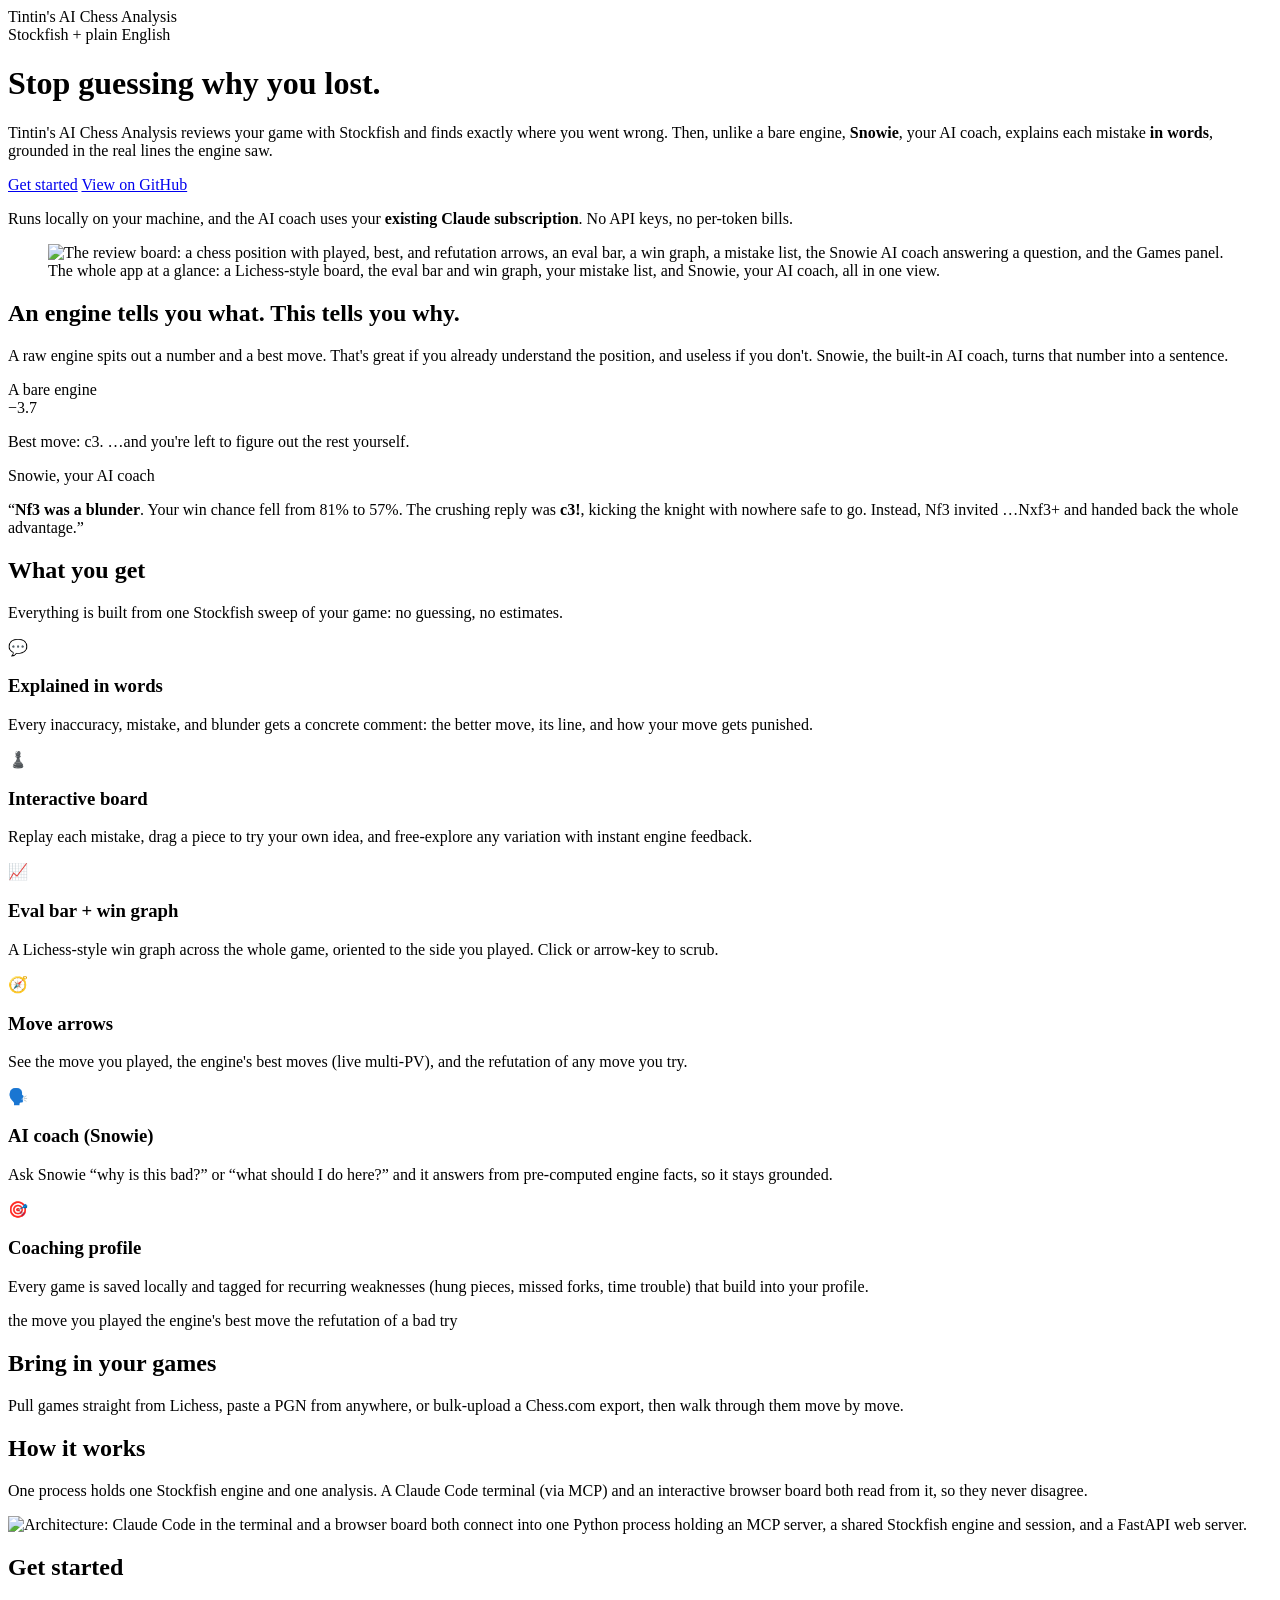
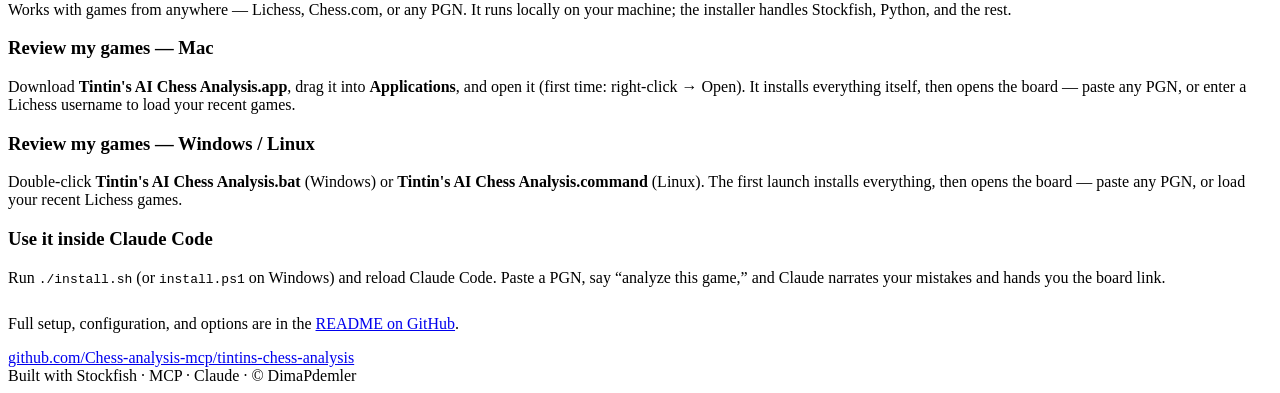
==== docs/index.html @ bf0e7a86 "Simplify first-time setup, unify app name, add prebuilt .app release flow Setup was three overlappin" ====
<!DOCTYPE html>
<html lang="en">
<head>
  <meta charset="UTF-8" />
  <meta name="viewport" content="width=device-width, initial-scale=1.0" />
  <title>Tintin's AI Chess Analysis: your mistakes, explained in words</title>
  <meta name="description" content="Analyze a chess game with Stockfish, find where you went wrong, and, unlike a bare engine, get every mistake explained in plain words by Snowie, your AI coach, grounded in real engine lines." />
  <!-- Favicon reuses the app's icon (one level up from docs/). -->
  <link rel="icon" type="image/png" href="../frontend/favicon-32.png" />
  <link rel="icon" type="image/svg+xml" href="../frontend/favicon.svg" />
  <!-- Social share preview uses the hero screenshot. -->
  <meta property="og:title" content="Tintin's AI Chess Analysis: your mistakes, explained in words" />
  <meta property="og:description" content="Stockfish finds where you went wrong; this tool tells you why, in plain English." />
  <meta property="og:image" content="screenshots/chess_new_pipeline.png" />
  <link rel="stylesheet" href="style.css" />
</head>
<body>

  <!-- ===================== HERO ===================== -->
  <header class="hero">
    <div class="wrap">
      <div class="brand">Tintin's AI Chess Analysis</div>
      <span class="eyebrow">Stockfish + plain English</span>
      <h1>Stop guessing <span class="accent">why</span> you lost.</h1>
      <p class="tagline">
        Tintin's AI Chess Analysis reviews your game with Stockfish and finds exactly where you went
        wrong. Then, unlike a bare engine, <strong>Snowie</strong>, your AI coach, explains each
        mistake <strong>in words</strong>, grounded in the real lines the engine saw.
      </p>
      <div class="buttons">
        <a class="btn primary" href="#start">Get started</a>
        <a class="btn secondary" href="https://github.com/Chess-analysis-mcp/tintins-chess-analysis">View on GitHub</a>
      </div>

      <p class="local-note">
        Runs locally on your machine, and the AI coach uses your <strong>existing Claude
        subscription</strong>. No API keys, no per-token bills.
      </p>

      <!-- HERO SCREENSHOT: docs/screenshots/chess_new_pipeline.png
           A single shot of the whole app: the board with a mistake selected (gray "played" arrow +
           green best-move arrows + red refutation arrow), the eval bar, the win graph underneath,
           the mistake list, the Snowie AI-coach chat, and the Games panel. -->
      <figure>
        <img class="shot" src="screenshots/chess_new_pipeline.png"
             alt="The review board: a chess position with played, best, and refutation arrows, an eval bar, a win graph, a mistake list, the Snowie AI coach answering a question, and the Games panel." />
        <figcaption>The whole app at a glance: a Lichess-style board, the eval bar and win graph, your mistake list, and Snowie, your AI coach, all in one view.</figcaption>
      </figure>
    </div>
  </header>

  <!-- ===================== THE IDEA ===================== -->
  <section id="idea">
    <div class="wrap">
      <h2>An engine tells you what. This tells you why.</h2>
      <p class="lead">
        A raw engine spits out a number and a best move. That's great if you already understand the
        position, and useless if you don't. Snowie, the built-in AI coach, turns that number into a sentence.
      </p>
      <div class="contrast">
        <div class="card before">
          <div class="label">A bare engine</div>
          <div class="eval">−3.7</div>
          <p>Best move: c3. …and you're left to figure out the rest yourself.</p>
        </div>
        <div class="card after">
          <div class="label">Snowie, your AI coach</div>
          <p class="quote">
            “<b>Nf3 was a blunder</b>. Your win chance fell from 81% to 57%. The crushing reply was
            <b>c3!</b>, kicking the knight with nowhere safe to go. Instead, Nf3 invited …Nxf3+ and
            handed back the whole advantage.”
          </p>
        </div>
      </div>
    </div>
  </section>

  <!-- ===================== WHAT IT DOES ===================== -->
  <section id="features">
    <div class="wrap">
      <h2>What you get</h2>
      <p class="lead">Everything is built from one Stockfish sweep of your game: no guessing, no estimates.</p>
      <div class="features">
        <div class="feature">
          <span class="icon">💬</span>
          <h3>Explained in words</h3>
          <p>Every inaccuracy, mistake, and blunder gets a concrete comment: the better move, its line, and how your move gets punished.</p>
        </div>
        <div class="feature">
          <span class="icon">♟️</span>
          <h3>Interactive board</h3>
          <p>Replay each mistake, drag a piece to try your own idea, and free-explore any variation with instant engine feedback.</p>
        </div>
        <div class="feature">
          <span class="icon">📈</span>
          <h3>Eval bar + win graph</h3>
          <p>A Lichess-style win graph across the whole game, oriented to the side you played. Click or arrow-key to scrub.</p>
        </div>
        <div class="feature">
          <span class="icon">🧭</span>
          <h3>Move arrows</h3>
          <p>See the move you played, the engine's best moves (live multi-PV), and the refutation of any move you try.</p>
        </div>
        <div class="feature">
          <span class="icon">🗣️</span>
          <h3>AI coach (Snowie)</h3>
          <p>Ask Snowie “why is this bad?” or “what should I do here?” and it answers from pre-computed engine facts, so it stays grounded.</p>
        </div>
        <div class="feature">
          <span class="icon">🎯</span>
          <h3>Coaching profile</h3>
          <p>Every game is saved locally and tagged for recurring weaknesses (hung pieces, missed forks, time trouble) that build into your profile.</p>
        </div>
      </div>

      <div class="legend">
        <span class="chip"><span class="dot played"></span> the move you played</span>
        <span class="chip"><span class="dot best"></span> the engine's best move</span>
        <span class="chip"><span class="dot refute"></span> the refutation of a bad try</span>
      </div>
    </div>
  </section>

  <!-- ===================== BRING IN YOUR GAMES ===================== -->
  <section id="screenshots">
    <div class="wrap">
      <h2>Bring in your games</h2>
      <p class="lead">Pull games straight from Lichess, paste a PGN from anywhere, or bulk-upload a
        Chess.com export, then walk through them move by move.</p>
    </div>
  </section>

  <!-- ===================== HOW IT WORKS ===================== -->
  <section id="how">
    <div class="wrap">
      <h2>How it works</h2>
      <p class="lead">
        One process holds one Stockfish engine and one analysis. A Claude Code terminal (via MCP) and
        an interactive browser board both read from it, so they never disagree.
      </p>
      <div class="arch">
        <img src="chess_mcp_architecture.svg"
             alt="Architecture: Claude Code in the terminal and a browser board both connect into one Python process holding an MCP server, a shared Stockfish engine and session, and a FastAPI web server." />
      </div>
    </div>
  </section>

  <!-- ===================== GET STARTED ===================== -->
  <section id="start">
    <div class="wrap">
      <h2>Get started</h2>
      <p class="lead">Works with games from anywhere — Lichess, Chess.com, or any PGN. It runs locally on your machine; the installer handles Stockfish, Python, and the rest.</p>
      <div class="start-steps">
        <div class="opt">
          <h3>Review my games — Mac</h3>
          <p>
            Download <strong>Tintin's AI Chess Analysis.app</strong>, drag it into
            <strong>Applications</strong>, and open it (first time: right-click → Open). It installs
            everything itself, then opens the board — paste any PGN, or enter a Lichess username to
            load your recent games.
          </p>
        </div>
        <div class="opt">
          <h3>Review my games — Windows / Linux</h3>
          <p>
            Double-click <strong>Tintin's AI Chess Analysis.bat</strong> (Windows) or
            <strong>Tintin's AI Chess Analysis.command</strong> (Linux). The first launch installs
            everything, then opens the board — paste any PGN, or load your recent Lichess games.
          </p>
        </div>
        <div class="opt">
          <h3>Use it inside Claude Code</h3>
          <p>
            Run <code>./install.sh</code> (or <code>install.ps1</code> on Windows) and reload Claude
            Code. Paste a PGN, say “analyze this game,” and Claude narrates your mistakes and hands
            you the board link.
          </p>
        </div>
      </div>
      <p class="lead" style="margin-top: 28px;">
        Full setup, configuration, and options are in the
        <a href="https://github.com/Chess-analysis-mcp/tintins-chess-analysis#readme">README on GitHub</a>.
      </p>
    </div>
  </section>

  <!-- ===================== FOOTER ===================== -->
  <footer>
    <div class="wrap">
      <a href="https://github.com/Chess-analysis-mcp/tintins-chess-analysis">github.com/Chess-analysis-mcp/tintins-chess-analysis</a>
      <div class="made">Built with Stockfish · MCP · Claude · © DimaPdemler</div>
    </div>
  </footer>

</body>
</html>
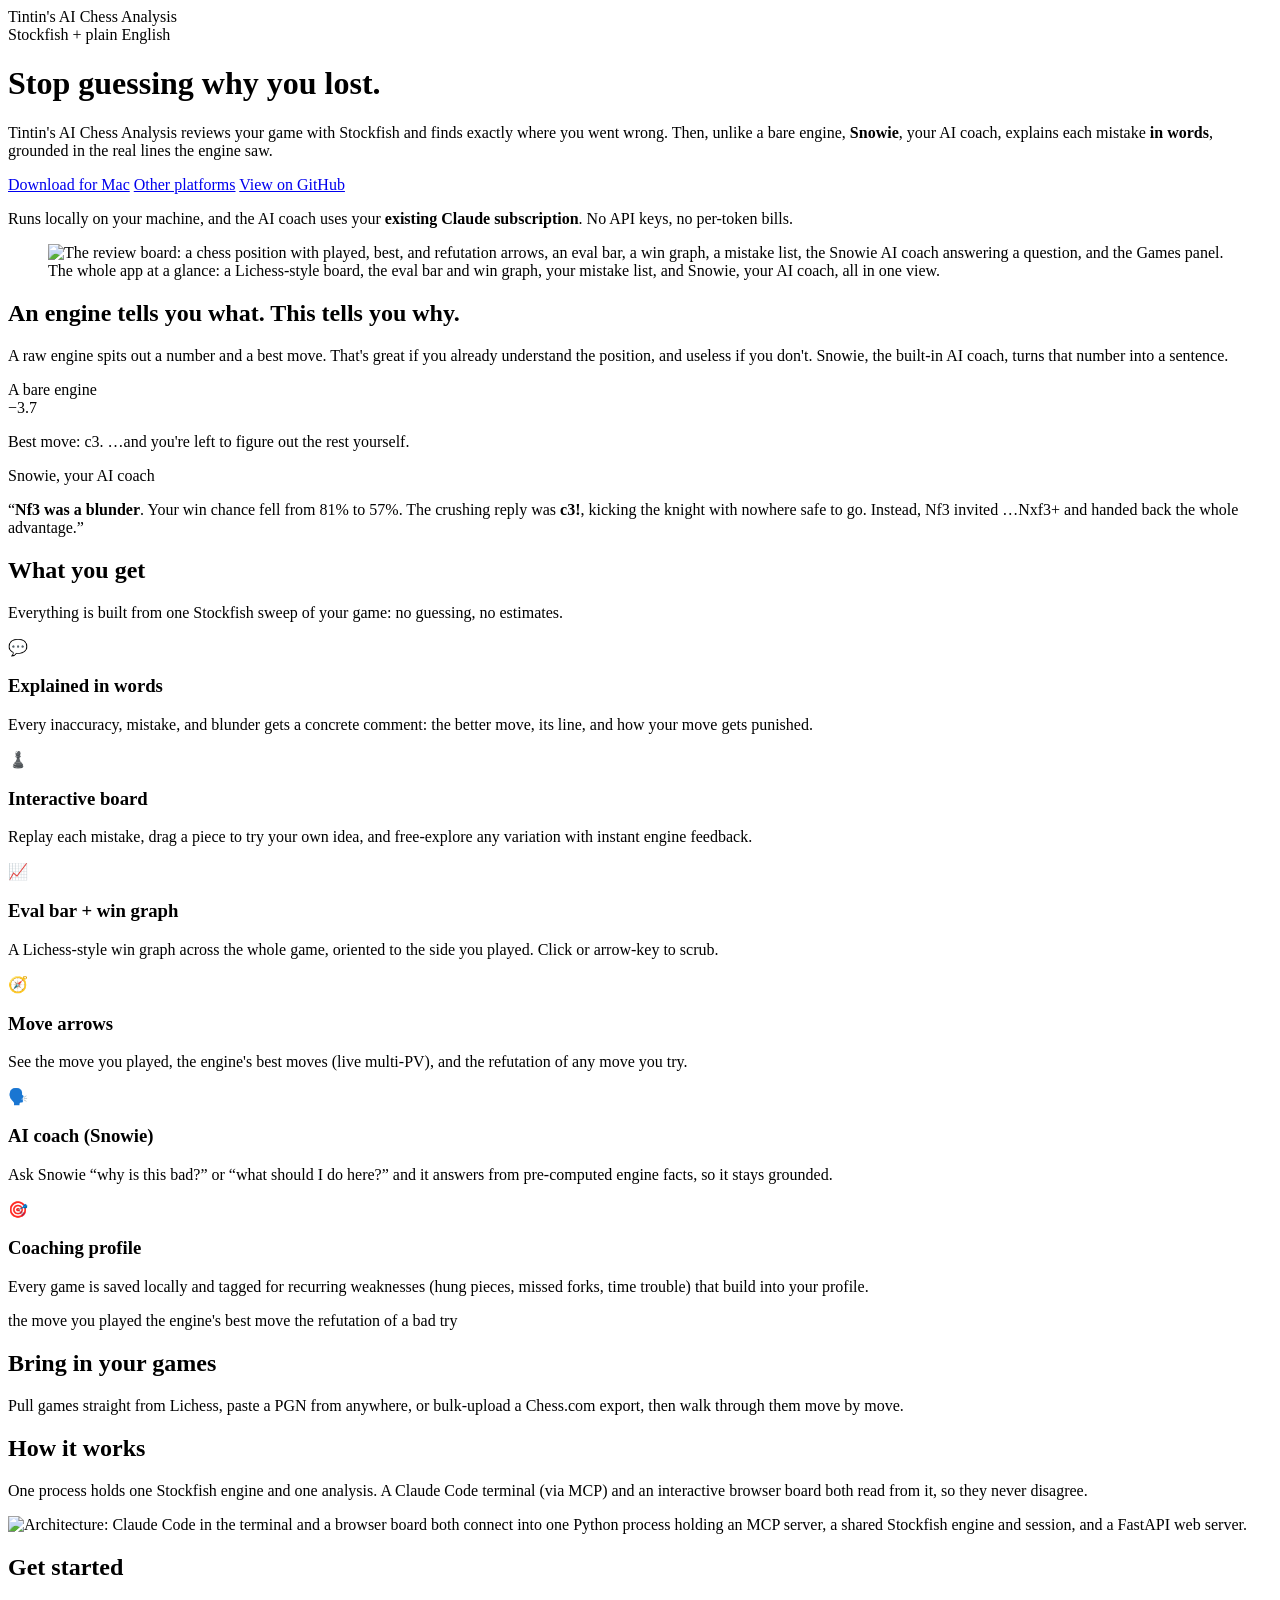
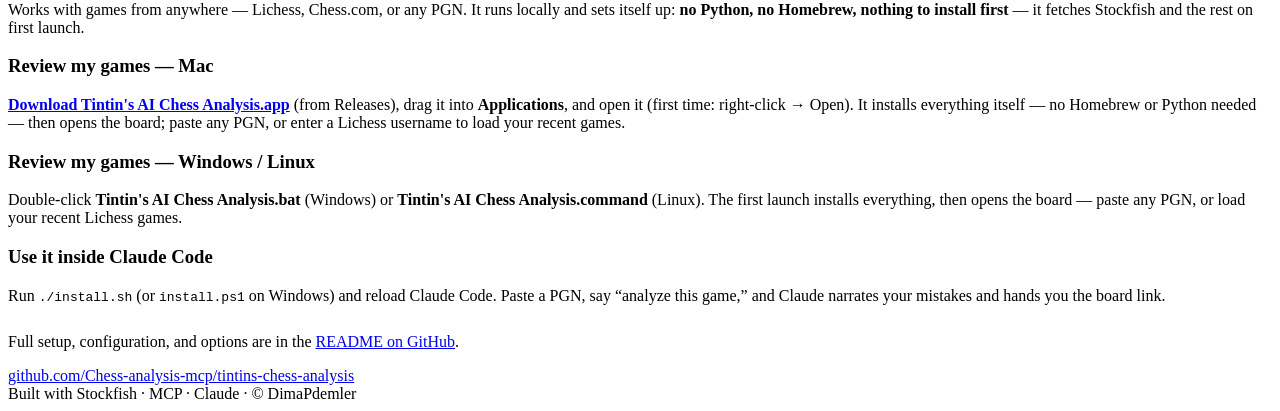
==== commit efd2ec79: "Site: real Mac download link + reflect zero-setup install The landing page is the prebuilt-.app's fr" ====
--- a/docs/index.html
+++ b/docs/index.html
@@ -28,7 +28,8 @@
         mistake <strong>in words</strong>, grounded in the real lines the engine saw.
       </p>
       <div class="buttons">
-        <a class="btn primary" href="#start">Get started</a>
+        <a class="btn primary" href="https://github.com/Chess-analysis-mcp/tintins-chess-analysis/releases/latest">Download for Mac</a>
+        <a class="btn secondary" href="#start">Other platforms</a>
         <a class="btn secondary" href="https://github.com/Chess-analysis-mcp/tintins-chess-analysis">View on GitHub</a>
       </div>
 
@@ -149,15 +150,18 @@
   <section id="start">
     <div class="wrap">
       <h2>Get started</h2>
-      <p class="lead">Works with games from anywhere — Lichess, Chess.com, or any PGN. It runs locally on your machine; the installer handles Stockfish, Python, and the rest.</p>
+      <p class="lead">Works with games from anywhere — Lichess, Chess.com, or any PGN. It runs locally and
+        sets itself up: <strong>no Python, no Homebrew, nothing to install first</strong> — it fetches
+        Stockfish and the rest on first launch.</p>
       <div class="start-steps">
         <div class="opt">
           <h3>Review my games — Mac</h3>
           <p>
-            Download <strong>Tintin's AI Chess Analysis.app</strong>, drag it into
+            <a href="https://github.com/Chess-analysis-mcp/tintins-chess-analysis/releases/latest"><strong>Download
+            Tintin's AI Chess Analysis.app</strong></a> (from Releases), drag it into
             <strong>Applications</strong>, and open it (first time: right-click → Open). It installs
-            everything itself, then opens the board — paste any PGN, or enter a Lichess username to
-            load your recent games.
+            everything itself — no Homebrew or Python needed — then opens the board; paste any PGN, or
+            enter a Lichess username to load your recent games.
           </p>
         </div>
         <div class="opt">
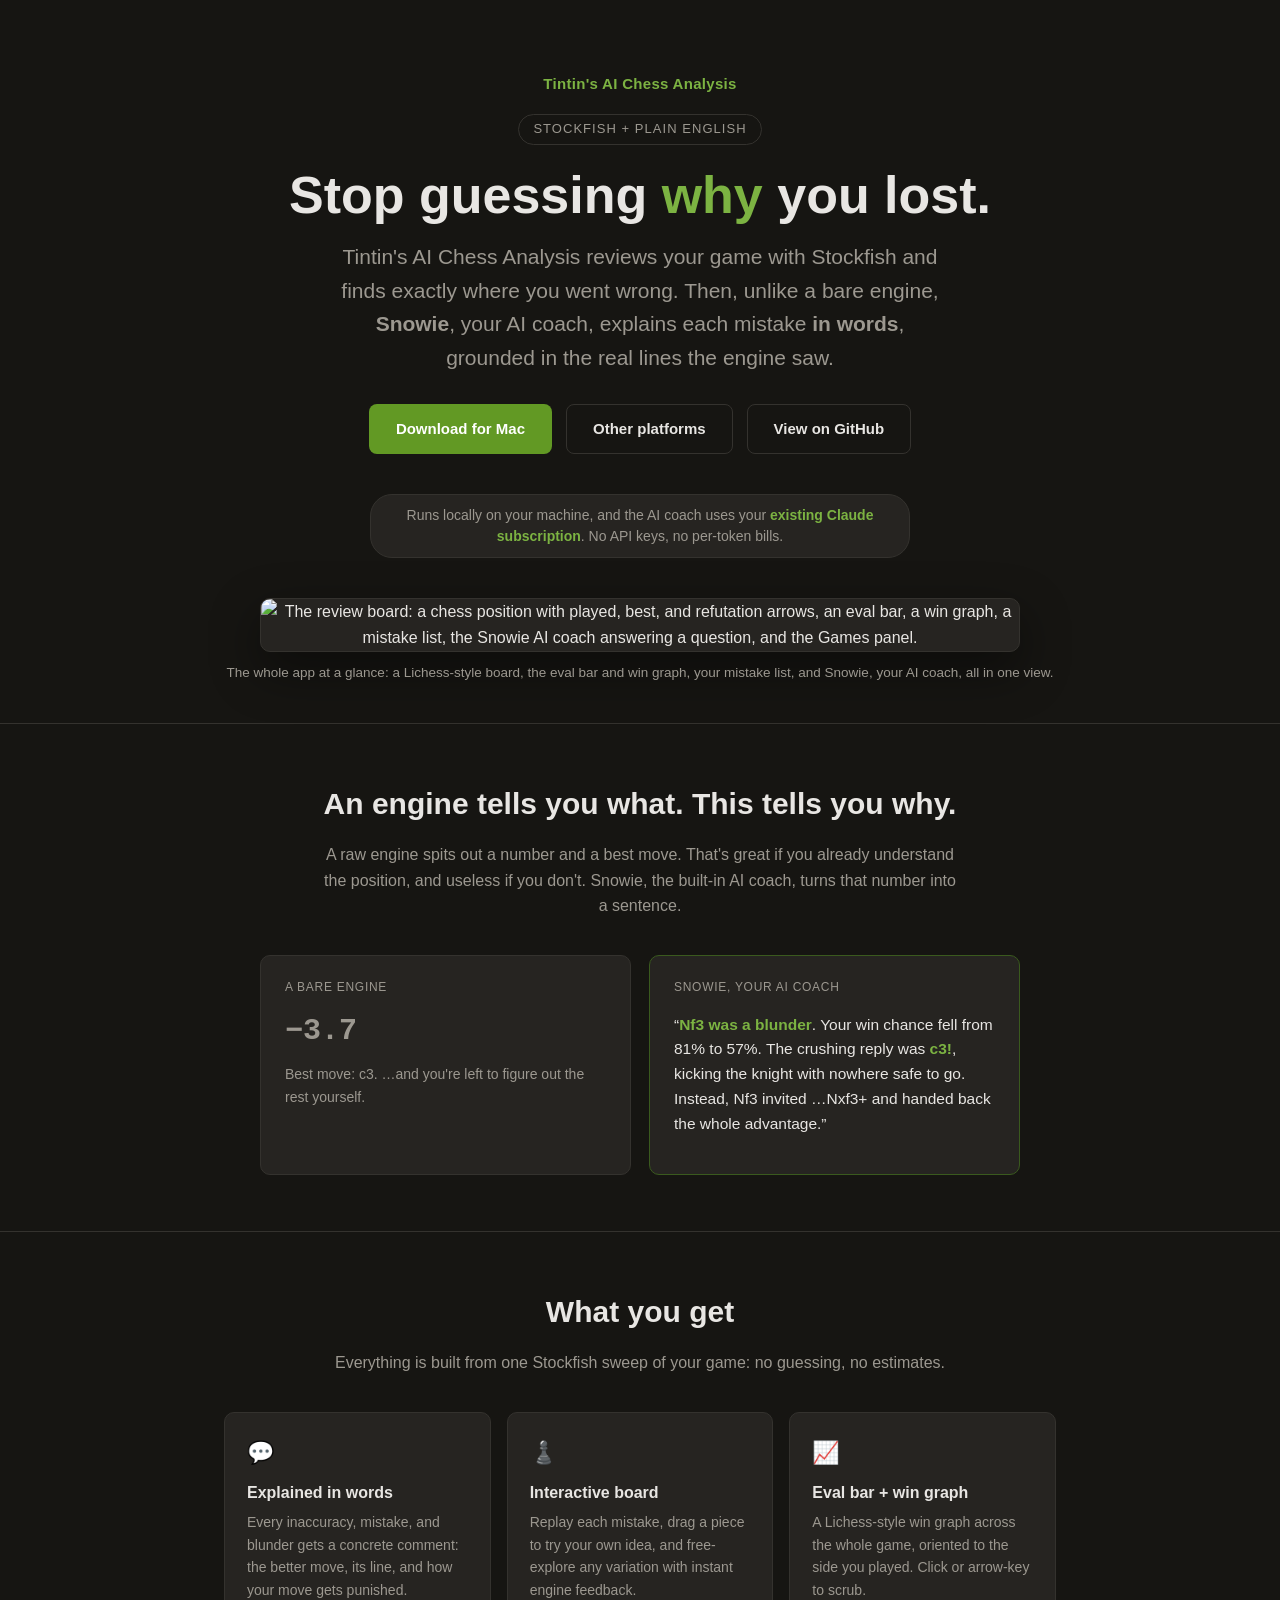
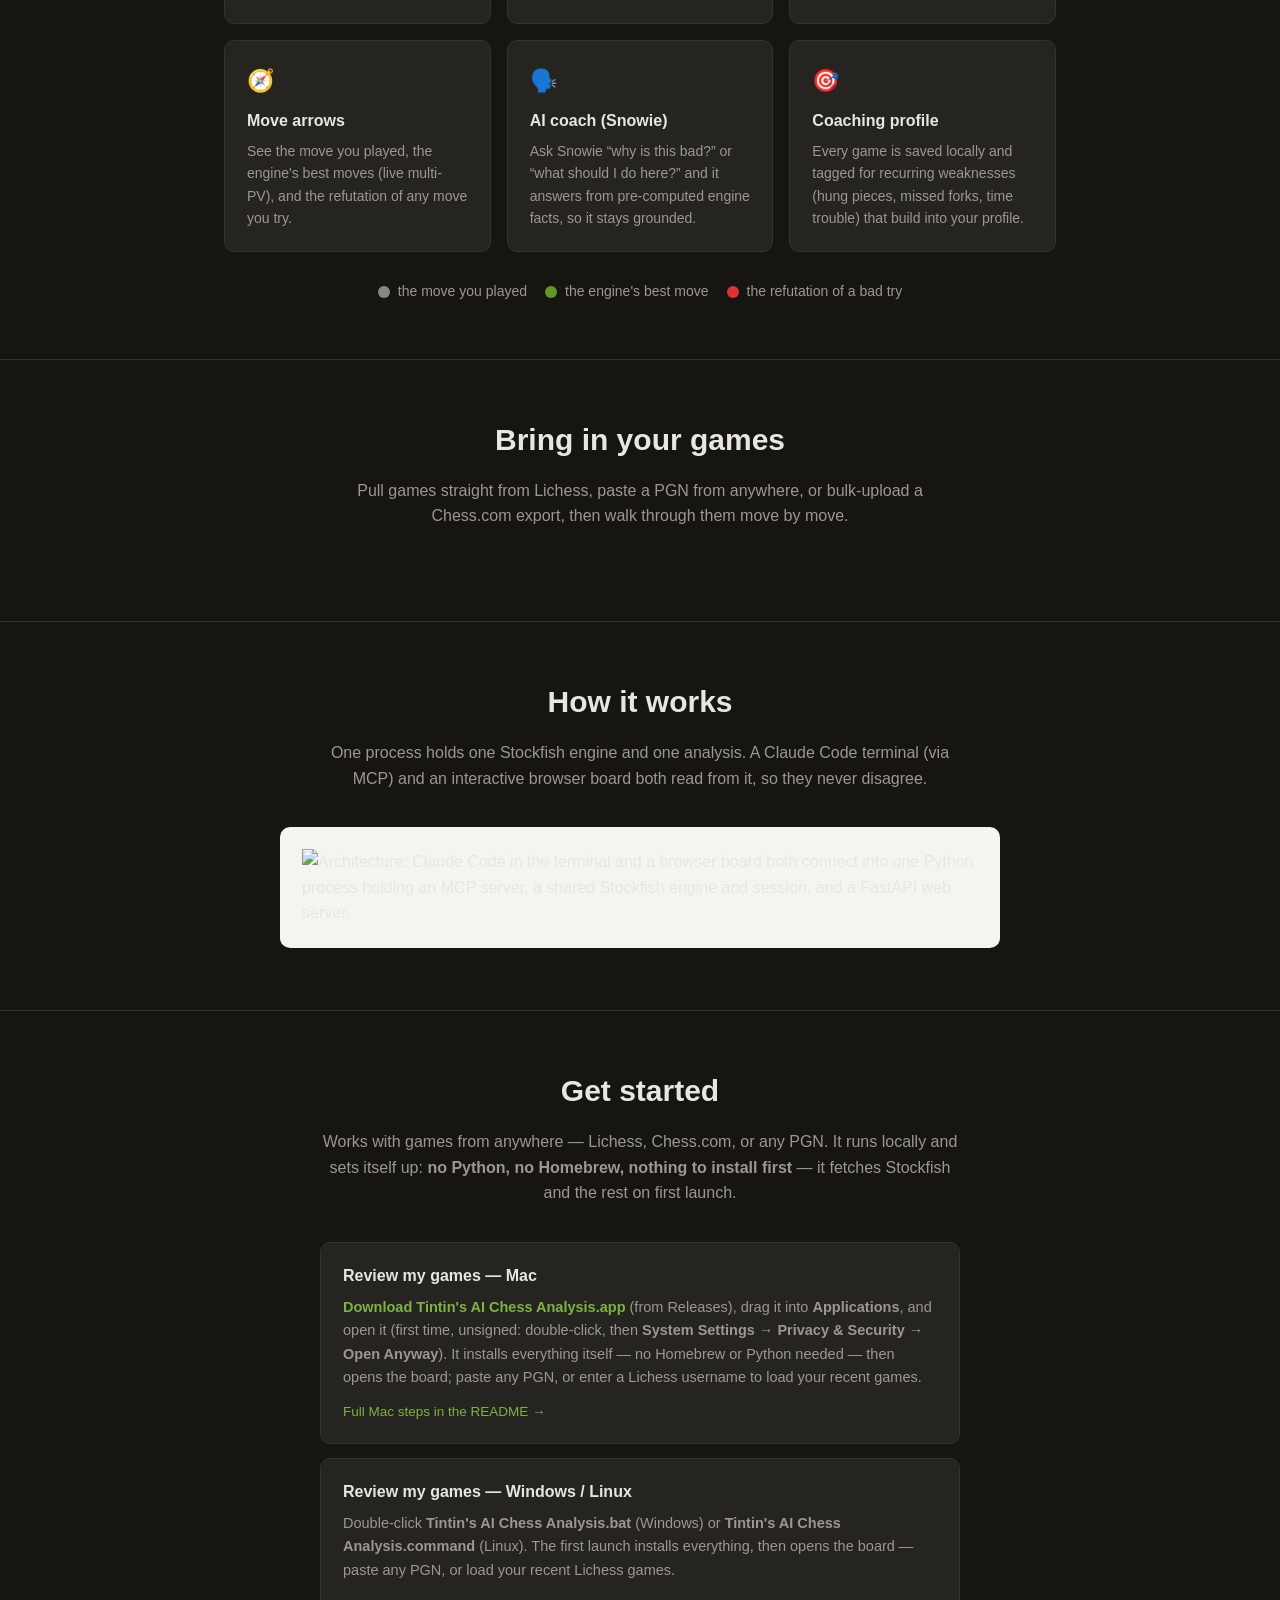
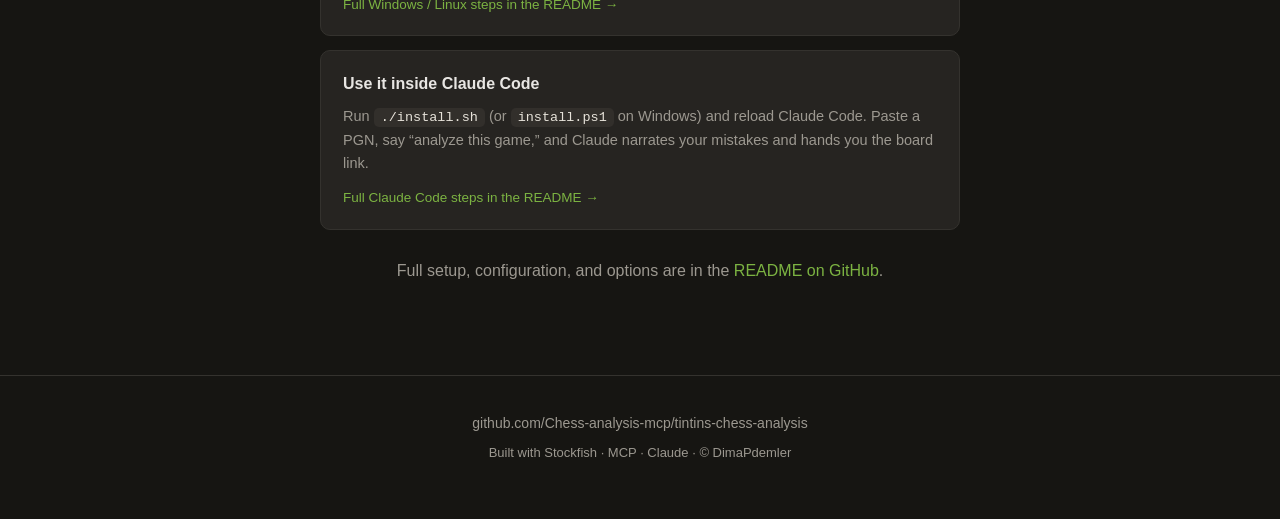
==== commit 84da289e: "fixed .app release not running" ====
--- a/docs/index.html
+++ b/docs/index.html
@@ -159,10 +159,12 @@
           <p>
             <a href="https://github.com/Chess-analysis-mcp/tintins-chess-analysis/releases/latest"><strong>Download
             Tintin's AI Chess Analysis.app</strong></a> (from Releases), drag it into
-            <strong>Applications</strong>, and open it (first time: right-click → Open). It installs
+            <strong>Applications</strong>, and open it (first time, unsigned: double-click, then
+            <strong>System Settings → Privacy &amp; Security → Open Anyway</strong>). It installs
             everything itself — no Homebrew or Python needed — then opens the board; paste any PGN, or
             enter a Lichess username to load your recent games.
           </p>
+          <p class="opt-readme"><a href="https://github.com/Chess-analysis-mcp/tintins-chess-analysis#review-mac">Full Mac steps in the README →</a></p>
         </div>
         <div class="opt">
           <h3>Review my games — Windows / Linux</h3>
@@ -171,6 +173,7 @@
             <strong>Tintin's AI Chess Analysis.command</strong> (Linux). The first launch installs
             everything, then opens the board — paste any PGN, or load your recent Lichess games.
           </p>
+          <p class="opt-readme"><a href="https://github.com/Chess-analysis-mcp/tintins-chess-analysis#review-windows-linux">Full Windows / Linux steps in the README →</a></p>
         </div>
         <div class="opt">
           <h3>Use it inside Claude Code</h3>
@@ -179,6 +182,7 @@
             Code. Paste a PGN, say “analyze this game,” and Claude narrates your mistakes and hands
             you the board link.
           </p>
+          <p class="opt-readme"><a href="https://github.com/Chess-analysis-mcp/tintins-chess-analysis#-i-want-it-inside-claude-code">Full Claude Code steps in the README →</a></p>
         </div>
       </div>
       <p class="lead" style="margin-top: 28px;">
--- a/docs/style.css
+++ b/docs/style.css
@@ -0,0 +1,271 @@
+/* Chess Review landing page styles.
+   Theme mirrors the app (frontend/styles.css) so the site and the tool feel like one product. */
+
+:root {
+  --bg: #161512;
+  --panel: #262421;
+  --panel2: #322f2b;
+  --border: #34322e;
+  --text: #e8e6e3;
+  --muted: #9c9890;
+  --accent: #629924;
+  --accent-bright: #7cb342;
+  --inaccuracy: #e0a800;
+  --mistake: #e08000;
+  --blunder: #d33;
+  --max: 880px;
+}
+
+* { box-sizing: border-box; }
+
+html { scroll-behavior: smooth; }
+
+body {
+  margin: 0;
+  font-family: -apple-system, BlinkMacSystemFont, "Segoe UI", Roboto, sans-serif;
+  background: var(--bg);
+  color: var(--text);
+  line-height: 1.6;
+  -webkit-font-smoothing: antialiased;
+}
+
+a { color: var(--accent-bright); text-decoration: none; }
+a:hover { text-decoration: underline; }
+
+.wrap {
+  max-width: var(--max);
+  margin: 0 auto;
+  padding: 0 24px;
+}
+
+/* ---- Hero ---- */
+.hero {
+  text-align: center;
+  padding: 72px 0 40px;
+  border-bottom: 1px solid var(--border);
+}
+
+.hero .brand {
+  font-size: 15px;
+  font-weight: 700;
+  letter-spacing: 0.02em;
+  color: var(--accent-bright);
+  margin-bottom: 18px;
+}
+
+.hero .eyebrow {
+  display: inline-block;
+  font-size: 13px;
+  letter-spacing: 0.08em;
+  text-transform: uppercase;
+  color: var(--muted);
+  border: 1px solid var(--border);
+  border-radius: 999px;
+  padding: 4px 14px;
+  margin-bottom: 22px;
+}
+
+.hero h1 {
+  font-size: clamp(34px, 6vw, 52px);
+  line-height: 1.1;
+  margin: 0 0 16px;
+  font-weight: 700;
+}
+
+.hero h1 .accent { color: var(--accent-bright); }
+
+.hero .tagline {
+  font-size: clamp(17px, 2.4vw, 21px);
+  color: var(--muted);
+  max-width: 620px;
+  margin: 0 auto 30px;
+}
+
+.buttons {
+  display: flex;
+  gap: 14px;
+  justify-content: center;
+  flex-wrap: wrap;
+  margin-bottom: 40px;
+}
+
+.btn {
+  display: inline-block;
+  padding: 12px 26px;
+  border-radius: 8px;
+  font-weight: 600;
+  font-size: 15px;
+  border: 1px solid transparent;
+  transition: background 0.15s, border-color 0.15s;
+}
+.btn:hover { text-decoration: none; }
+.btn.primary { background: var(--accent); color: #fff; }
+.btn.primary:hover { background: var(--accent-bright); }
+.btn.secondary { background: transparent; color: var(--text); border-color: var(--border); }
+.btn.secondary:hover { background: var(--panel); }
+
+.local-note {
+  display: inline-block;
+  font-size: 14px;
+  line-height: 1.5;
+  color: var(--muted);
+  background: var(--panel);
+  border: 1px solid var(--border);
+  border-radius: 22px;
+  padding: 10px 22px;
+  margin: 0 auto 40px;
+  max-width: 540px;
+}
+.local-note strong { color: var(--accent-bright); font-weight: 600; }
+
+/* ---- Screenshots ---- */
+figure { margin: 0; }
+
+.shot {
+  width: 100%;
+  height: auto;
+  display: block;
+  border-radius: 10px;
+  border: 1px solid var(--border);
+  background: var(--panel);
+}
+
+.hero .shot {
+  max-width: 760px;
+  margin: 0 auto;
+  box-shadow: 0 18px 50px rgba(0, 0, 0, 0.45);
+}
+
+figcaption {
+  text-align: center;
+  color: var(--muted);
+  font-size: 13.5px;
+  margin-top: 10px;
+}
+
+/* ---- Sections ---- */
+section { padding: 56px 0; border-bottom: 1px solid var(--border); }
+section h2 {
+  font-size: clamp(24px, 3.4vw, 30px);
+  margin: 0 0 14px;
+  text-align: center;
+}
+section .lead {
+  color: var(--muted);
+  text-align: center;
+  max-width: 640px;
+  margin: 0 auto 36px;
+  font-size: 16px;
+}
+
+/* The idea: before/after contrast */
+.contrast {
+  display: grid;
+  grid-template-columns: 1fr 1fr;
+  gap: 18px;
+  max-width: 760px;
+  margin: 0 auto;
+}
+.card {
+  background: var(--panel);
+  border: 1px solid var(--border);
+  border-radius: 10px;
+  padding: 22px 24px;
+}
+.card .label {
+  font-size: 12px;
+  letter-spacing: 0.06em;
+  text-transform: uppercase;
+  color: var(--muted);
+  margin-bottom: 10px;
+}
+.card.before .eval {
+  font-family: ui-monospace, Menlo, monospace;
+  font-size: 30px;
+  color: var(--muted);
+  font-weight: 700;
+}
+.card.before p { color: var(--muted); margin: 8px 0 0; font-size: 14px; }
+.card.after { border-color: #3a5a1e; }
+.card.after .quote { font-size: 15.5px; }
+.card.after .quote b { color: var(--accent-bright); }
+
+/* Feature grid */
+.features {
+  display: grid;
+  grid-template-columns: repeat(3, 1fr);
+  gap: 16px;
+}
+.feature {
+  background: var(--panel);
+  border: 1px solid var(--border);
+  border-radius: 10px;
+  padding: 22px;
+}
+.feature .icon { font-size: 22px; margin-bottom: 10px; display: block; }
+.feature h3 { margin: 0 0 6px; font-size: 16px; }
+.feature p { margin: 0; color: var(--muted); font-size: 14px; }
+
+/* Arrow legend chips */
+.legend {
+  display: flex;
+  gap: 18px;
+  justify-content: center;
+  flex-wrap: wrap;
+  margin-top: 28px;
+}
+.chip { display: inline-flex; align-items: center; gap: 8px; font-size: 14px; color: var(--muted); }
+.dot { width: 12px; height: 12px; border-radius: 50%; display: inline-block; }
+.dot.played { background: #888; }
+.dot.best { background: var(--accent); }
+.dot.refute { background: var(--blunder); }
+
+/* How it works */
+.arch {
+  background: #f4f4f0;
+  border-radius: 10px;
+  padding: 22px;
+  max-width: 720px;
+  margin: 0 auto 6px;
+}
+.arch img { width: 100%; height: auto; display: block; }
+
+/* Get started */
+.start-steps {
+  max-width: 640px;
+  margin: 0 auto;
+}
+.start-steps .opt {
+  background: var(--panel);
+  border: 1px solid var(--border);
+  border-radius: 10px;
+  padding: 20px 22px;
+  margin-bottom: 14px;
+}
+.start-steps h3 { margin: 0 0 8px; font-size: 16px; }
+.start-steps p { margin: 0; color: var(--muted); font-size: 14.5px; }
+.start-steps .opt-readme { margin-top: 12px; font-size: 13.5px; }
+code {
+  font-family: ui-monospace, Menlo, monospace;
+  background: var(--panel2);
+  color: #e7e3da;
+  padding: 2px 7px;
+  border-radius: 5px;
+  font-size: 13.5px;
+}
+
+/* Footer */
+footer {
+  text-align: center;
+  padding: 36px 0 56px;
+  color: var(--muted);
+  font-size: 14px;
+}
+footer a { color: var(--muted); }
+footer .made { margin-top: 8px; font-size: 13px; }
+
+/* ---- Responsive ---- */
+@media (max-width: 720px) {
+  .features { grid-template-columns: 1fr; }
+  .contrast { grid-template-columns: 1fr; }
+}
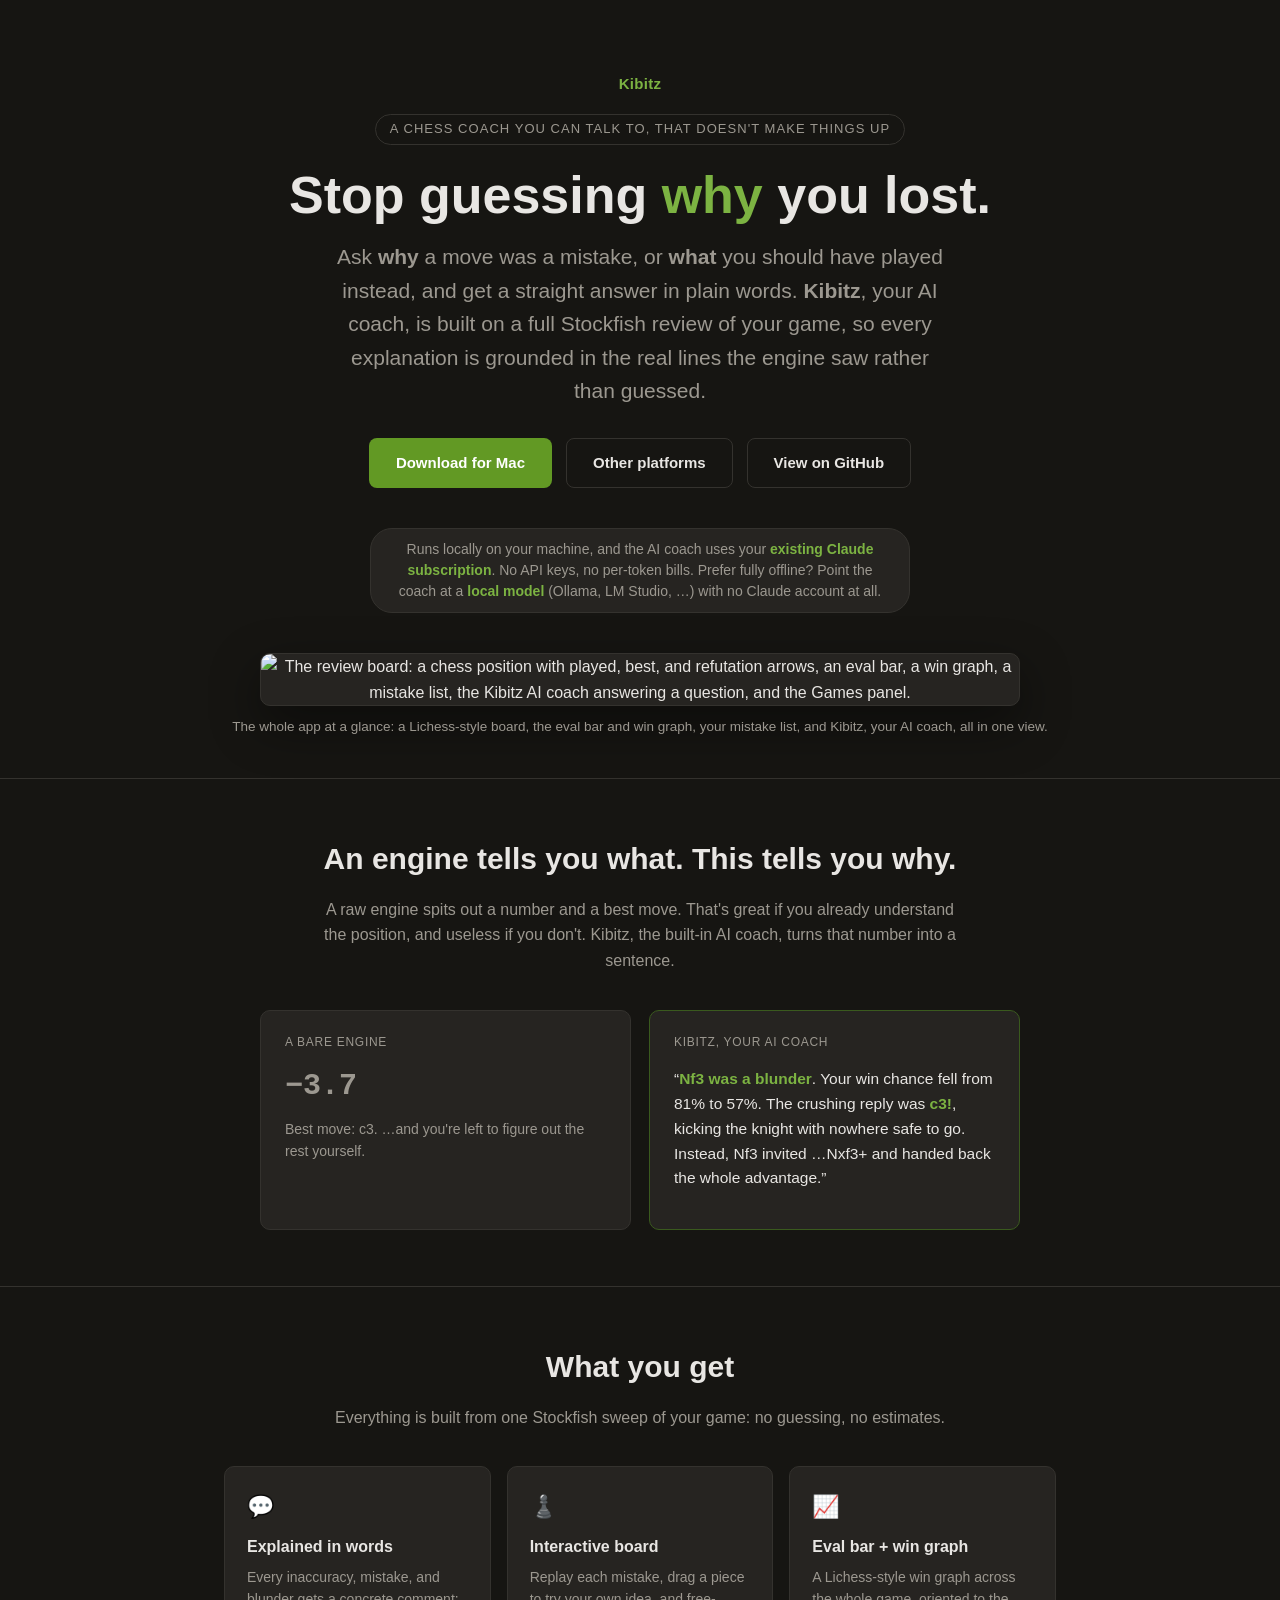
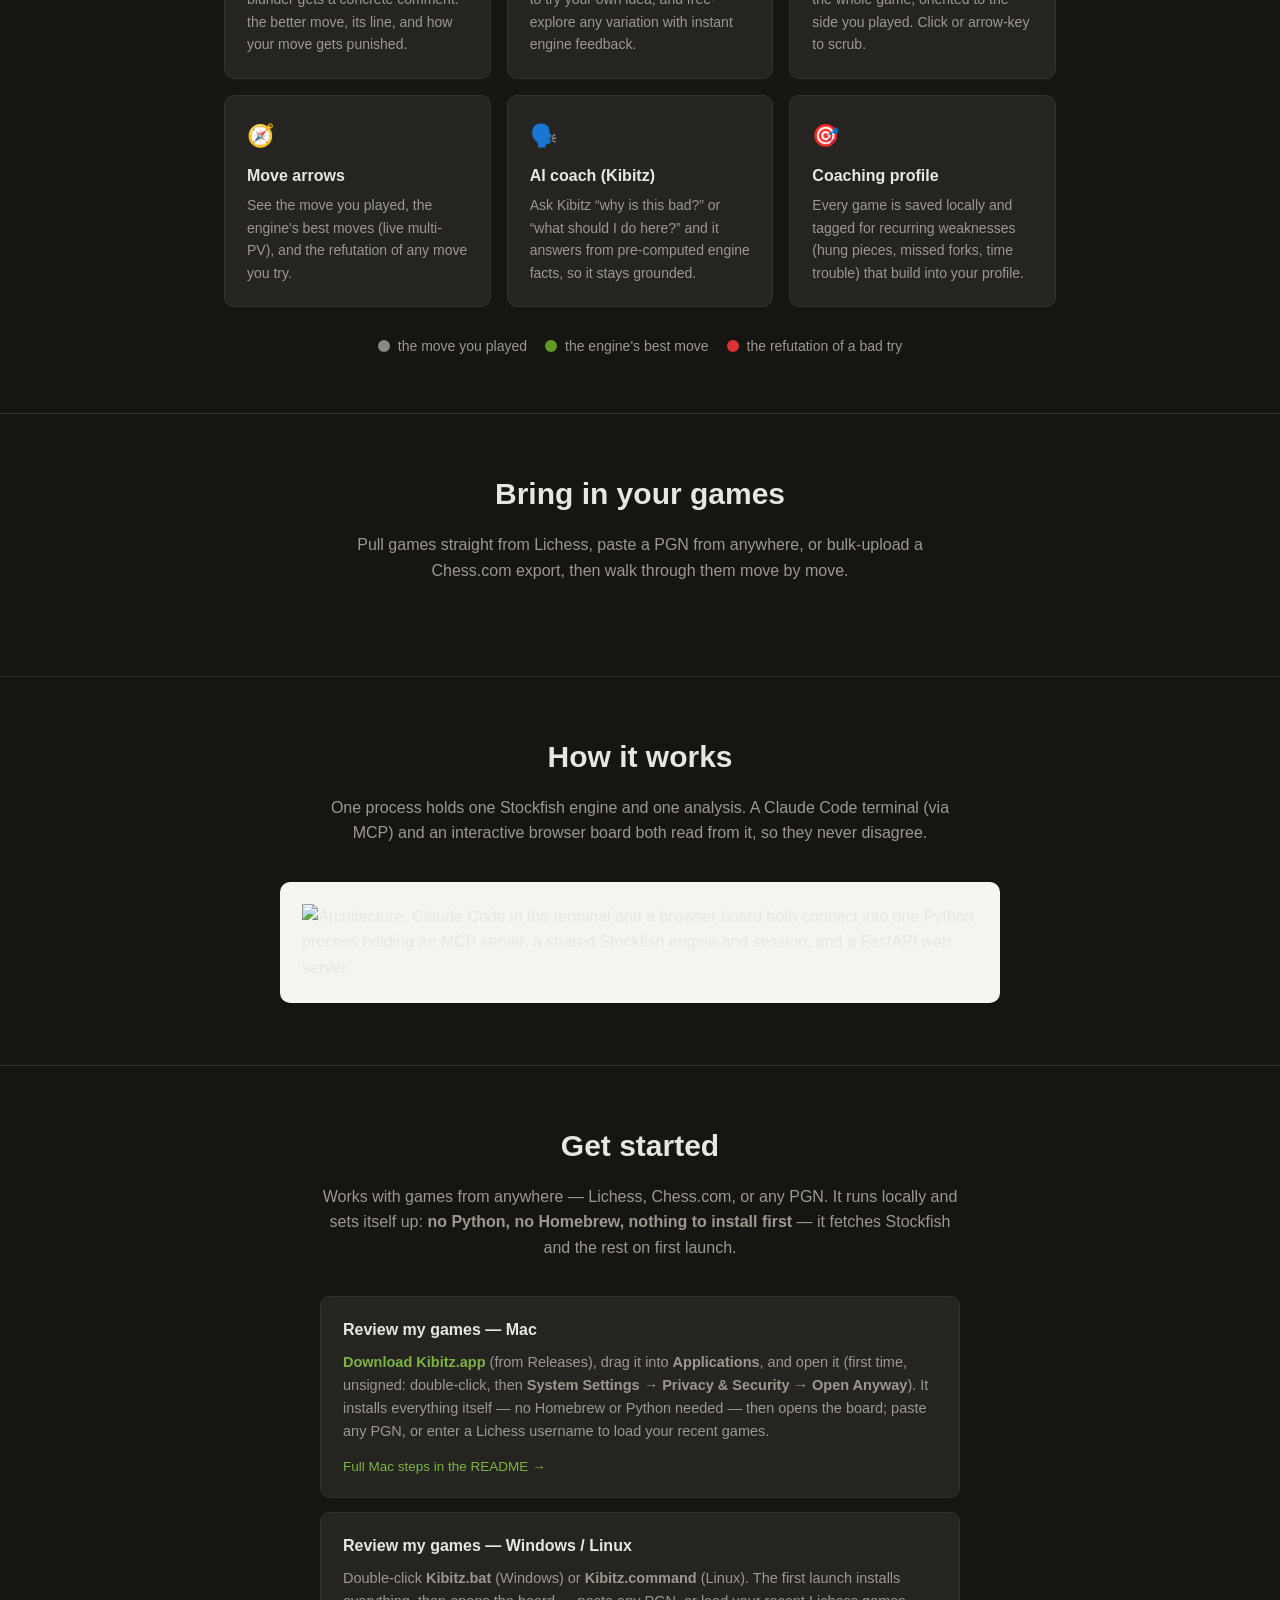
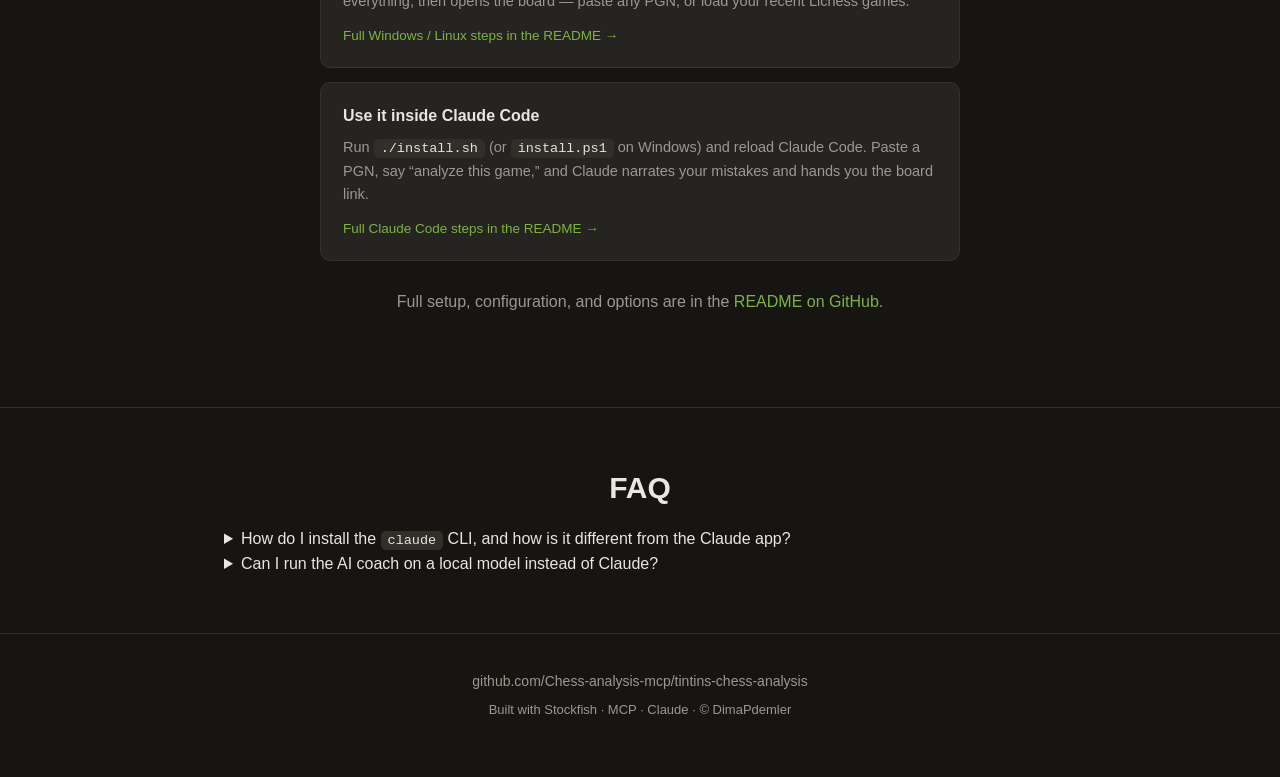
==== commit 4520544f: "Rebrand to Kibitz; add Chess.com sync, Insights panel, and threat arrows - Rename the app and coach " ====
--- a/docs/index.html
+++ b/docs/index.html
@@ -3,13 +3,13 @@
 <head>
   <meta charset="UTF-8" />
   <meta name="viewport" content="width=device-width, initial-scale=1.0" />
-  <title>Tintin's AI Chess Analysis: your mistakes, explained in words</title>
-  <meta name="description" content="Analyze a chess game with Stockfish, find where you went wrong, and, unlike a bare engine, get every mistake explained in plain words by Snowie, your AI coach, grounded in real engine lines." />
+  <title>Kibitz: your mistakes, explained in words</title>
+  <meta name="description" content="Analyze a chess game with Stockfish, find where you went wrong, and, unlike a bare engine, get every mistake explained in plain words by Kibitz, your AI coach, grounded in real engine lines." />
   <!-- Favicon reuses the app's icon (one level up from docs/). -->
   <link rel="icon" type="image/png" href="../frontend/favicon-32.png" />
   <link rel="icon" type="image/svg+xml" href="../frontend/favicon.svg" />
   <!-- Social share preview uses the hero screenshot. -->
-  <meta property="og:title" content="Tintin's AI Chess Analysis: your mistakes, explained in words" />
+  <meta property="og:title" content="Kibitz: your mistakes, explained in words" />
   <meta property="og:description" content="Stockfish finds where you went wrong; this tool tells you why, in plain English." />
   <meta property="og:image" content="screenshots/chess_new_pipeline.png" />
   <link rel="stylesheet" href="style.css" />
@@ -19,13 +19,14 @@
   <!-- ===================== HERO ===================== -->
   <header class="hero">
     <div class="wrap">
-      <div class="brand">Tintin's AI Chess Analysis</div>
-      <span class="eyebrow">Stockfish + plain English</span>
+      <div class="brand">Kibitz</div>
+      <span class="eyebrow">A chess coach you can talk to, that doesn't make things up</span>
       <h1>Stop guessing <span class="accent">why</span> you lost.</h1>
       <p class="tagline">
-        Tintin's AI Chess Analysis reviews your game with Stockfish and finds exactly where you went
-        wrong. Then, unlike a bare engine, <strong>Snowie</strong>, your AI coach, explains each
-        mistake <strong>in words</strong>, grounded in the real lines the engine saw.
+        Ask <strong>why</strong> a move was a mistake, or <strong>what</strong> you should have played
+        instead, and get a straight answer in plain words. <strong>Kibitz</strong>, your AI coach, is
+        built on a full Stockfish review of your game, so every explanation is grounded in the real
+        lines the engine saw rather than guessed.
       </p>
       <div class="buttons">
         <a class="btn primary" href="https://github.com/Chess-analysis-mcp/tintins-chess-analysis/releases/latest">Download for Mac</a>
@@ -35,17 +36,18 @@
 
       <p class="local-note">
         Runs locally on your machine, and the AI coach uses your <strong>existing Claude
-        subscription</strong>. No API keys, no per-token bills.
+        subscription</strong>. No API keys, no per-token bills. Prefer fully offline? Point the coach
+        at a <strong>local model</strong> (Ollama, LM Studio, &hellip;) with no Claude account at all.
       </p>
 
       <!-- HERO SCREENSHOT: docs/screenshots/chess_new_pipeline.png
            A single shot of the whole app: the board with a mistake selected (gray "played" arrow +
            green best-move arrows + red refutation arrow), the eval bar, the win graph underneath,
-           the mistake list, the Snowie AI-coach chat, and the Games panel. -->
+           the mistake list, the Kibitz AI-coach chat, and the Games panel. -->
       <figure>
         <img class="shot" src="screenshots/chess_new_pipeline.png"
-             alt="The review board: a chess position with played, best, and refutation arrows, an eval bar, a win graph, a mistake list, the Snowie AI coach answering a question, and the Games panel." />
-        <figcaption>The whole app at a glance: a Lichess-style board, the eval bar and win graph, your mistake list, and Snowie, your AI coach, all in one view.</figcaption>
+             alt="The review board: a chess position with played, best, and refutation arrows, an eval bar, a win graph, a mistake list, the Kibitz AI coach answering a question, and the Games panel." />
+        <figcaption>The whole app at a glance: a Lichess-style board, the eval bar and win graph, your mistake list, and Kibitz, your AI coach, all in one view.</figcaption>
       </figure>
     </div>
   </header>
@@ -56,7 +58,7 @@
       <h2>An engine tells you what. This tells you why.</h2>
       <p class="lead">
         A raw engine spits out a number and a best move. That's great if you already understand the
-        position, and useless if you don't. Snowie, the built-in AI coach, turns that number into a sentence.
+        position, and useless if you don't. Kibitz, the built-in AI coach, turns that number into a sentence.
       </p>
       <div class="contrast">
         <div class="card before">
@@ -65,7 +67,7 @@
           <p>Best move: c3. …and you're left to figure out the rest yourself.</p>
         </div>
         <div class="card after">
-          <div class="label">Snowie, your AI coach</div>
+          <div class="label">Kibitz, your AI coach</div>
           <p class="quote">
             “<b>Nf3 was a blunder</b>. Your win chance fell from 81% to 57%. The crushing reply was
             <b>c3!</b>, kicking the knight with nowhere safe to go. Instead, Nf3 invited …Nxf3+ and
@@ -104,8 +106,8 @@
         </div>
         <div class="feature">
           <span class="icon">🗣️</span>
-          <h3>AI coach (Snowie)</h3>
-          <p>Ask Snowie “why is this bad?” or “what should I do here?” and it answers from pre-computed engine facts, so it stays grounded.</p>
+          <h3>AI coach (Kibitz)</h3>
+          <p>Ask Kibitz “why is this bad?” or “what should I do here?” and it answers from pre-computed engine facts, so it stays grounded.</p>
         </div>
         <div class="feature">
           <span class="icon">🎯</span>
@@ -158,7 +160,7 @@
           <h3>Review my games — Mac</h3>
           <p>
             <a href="https://github.com/Chess-analysis-mcp/tintins-chess-analysis/releases/latest"><strong>Download
-            Tintin's AI Chess Analysis.app</strong></a> (from Releases), drag it into
+            Kibitz.app</strong></a> (from Releases), drag it into
             <strong>Applications</strong>, and open it (first time, unsigned: double-click, then
             <strong>System Settings → Privacy &amp; Security → Open Anyway</strong>). It installs
             everything itself — no Homebrew or Python needed — then opens the board; paste any PGN, or
@@ -169,8 +171,8 @@
         <div class="opt">
           <h3>Review my games — Windows / Linux</h3>
           <p>
-            Double-click <strong>Tintin's AI Chess Analysis.bat</strong> (Windows) or
-            <strong>Tintin's AI Chess Analysis.command</strong> (Linux). The first launch installs
+            Double-click <strong>Kibitz.bat</strong> (Windows) or
+            <strong>Kibitz.command</strong> (Linux). The first launch installs
             everything, then opens the board — paste any PGN, or load your recent Lichess games.
           </p>
           <p class="opt-readme"><a href="https://github.com/Chess-analysis-mcp/tintins-chess-analysis#review-windows-linux">Full Windows / Linux steps in the README →</a></p>
@@ -192,6 +194,88 @@
     </div>
   </section>
 
+  <!-- ===================== FAQ ===================== -->
+  <section id="faq">
+    <div class="wrap">
+      <h2>FAQ</h2>
+
+      <details class="faq">
+        <summary>How do I install the <code>claude</code> CLI, and how is it different from the Claude app?</summary>
+        <div class="faq-body">
+          <p>
+            The <code>claude</code> CLI (Claude Code) is a separate program that runs in your computer's
+            <strong>terminal</strong>. It is not the Claude desktop app or the claude.ai website, but it
+            signs in with the <strong>same Claude subscription</strong>, so there is no extra account, no
+            API key, and no per-token bill. This app uses the CLI behind the scenes to write the
+            plain-English coaching, which is why you need it installed and logged in.
+          </p>
+
+          <details class="faq-sub">
+            <summary>Show installation steps</summary>
+            <div class="faq-body">
+              <p>Open a terminal and install Claude Code with one of these (the native install is recommended):</p>
+              <pre><code># macOS / Linux / WSL
+curl -fsSL https://claude.ai/install.sh | bash
+
+# Windows (PowerShell)
+irm https://claude.ai/install.ps1 | iex</code></pre>
+              <p>
+                Or use a package manager: <code>brew install --cask claude-code</code> (macOS) or
+                <code>winget install Anthropic.ClaudeCode</code> (Windows).
+              </p>
+              <p>
+                Then run <code>claude</code> once and follow the prompt to log in with your Claude
+                subscription. After that, restart this app and the AI coach will work. Full details are in
+                the <a href="https://docs.claude.com/en/docs/claude-code/overview">Claude Code docs</a>.
+              </p>
+            </div>
+          </details>
+
+          <p class="muted">
+            Note: the engine review itself (the mistake list, eval bar, win graph, and arrows) works
+            without the CLI. You only need it for the conversational coaching and the AI summaries.
+          </p>
+        </div>
+      </details>
+
+      <details class="faq">
+        <summary>Can I run the AI coach on a local model instead of Claude?</summary>
+        <div class="faq-body">
+          <p>
+            Yes. The AI chat and coach summaries can run on a model <strong>on your own machine</strong>,
+            with <strong>no Claude subscription, no login, and not even the <code>claude</code> CLI</strong>.
+            The app talks to your local model directly. It works with any local server that exposes an
+            OpenAI-compatible API: <a href="https://ollama.com">Ollama</a>, LM Studio, llama.cpp, a
+            LiteLLM proxy, and others.
+          </p>
+
+          <details class="faq-sub">
+            <summary>Show setup steps</summary>
+            <div class="faq-body">
+              <p><strong>With Ollama (easiest):</strong></p>
+              <pre><code># install Ollama, then pull any chat model
+ollama pull qwen2.5-coder</code></pre>
+              <p>
+                In the board, open <strong>&#9881; Settings &rarr; Advanced &rarr; Local AI model</strong>,
+                click <strong>Detect Ollama</strong>, pick a model, and <strong>Save</strong>. That's it.
+              </p>
+              <p>
+                <strong>With anything else:</strong> under the same setting, fill in the server's
+                <strong>URL</strong> (for example <code>http://localhost:1234/v1</code> for LM Studio) and
+                the <strong>Model</strong> name. Leave the field blank to switch back to Claude.
+              </p>
+            </div>
+          </details>
+
+          <p class="muted">
+            Note: quality depends on the local model, so small models explain less well than Claude. The
+            Stockfish engine review is always fully local either way.
+          </p>
+        </div>
+      </details>
+    </div>
+  </section>
+
   <!-- ===================== FOOTER ===================== -->
   <footer>
     <div class="wrap">
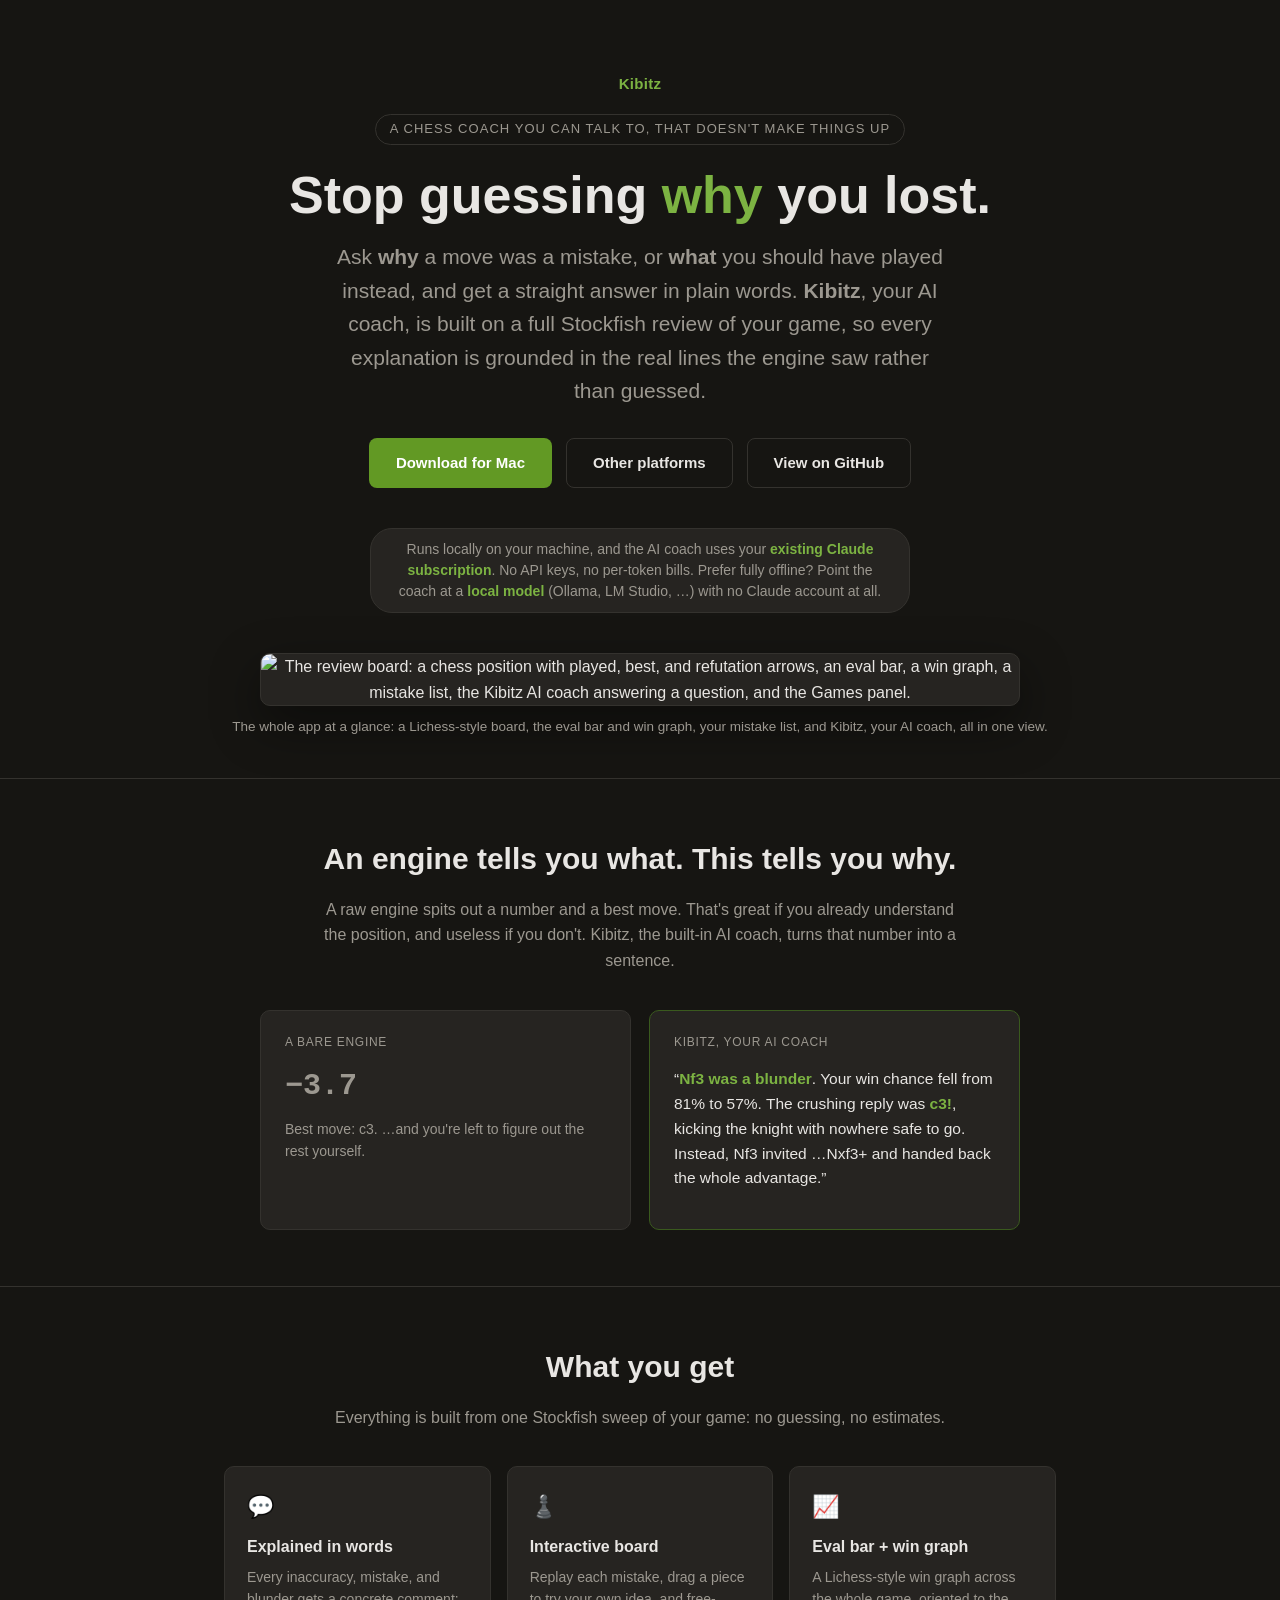
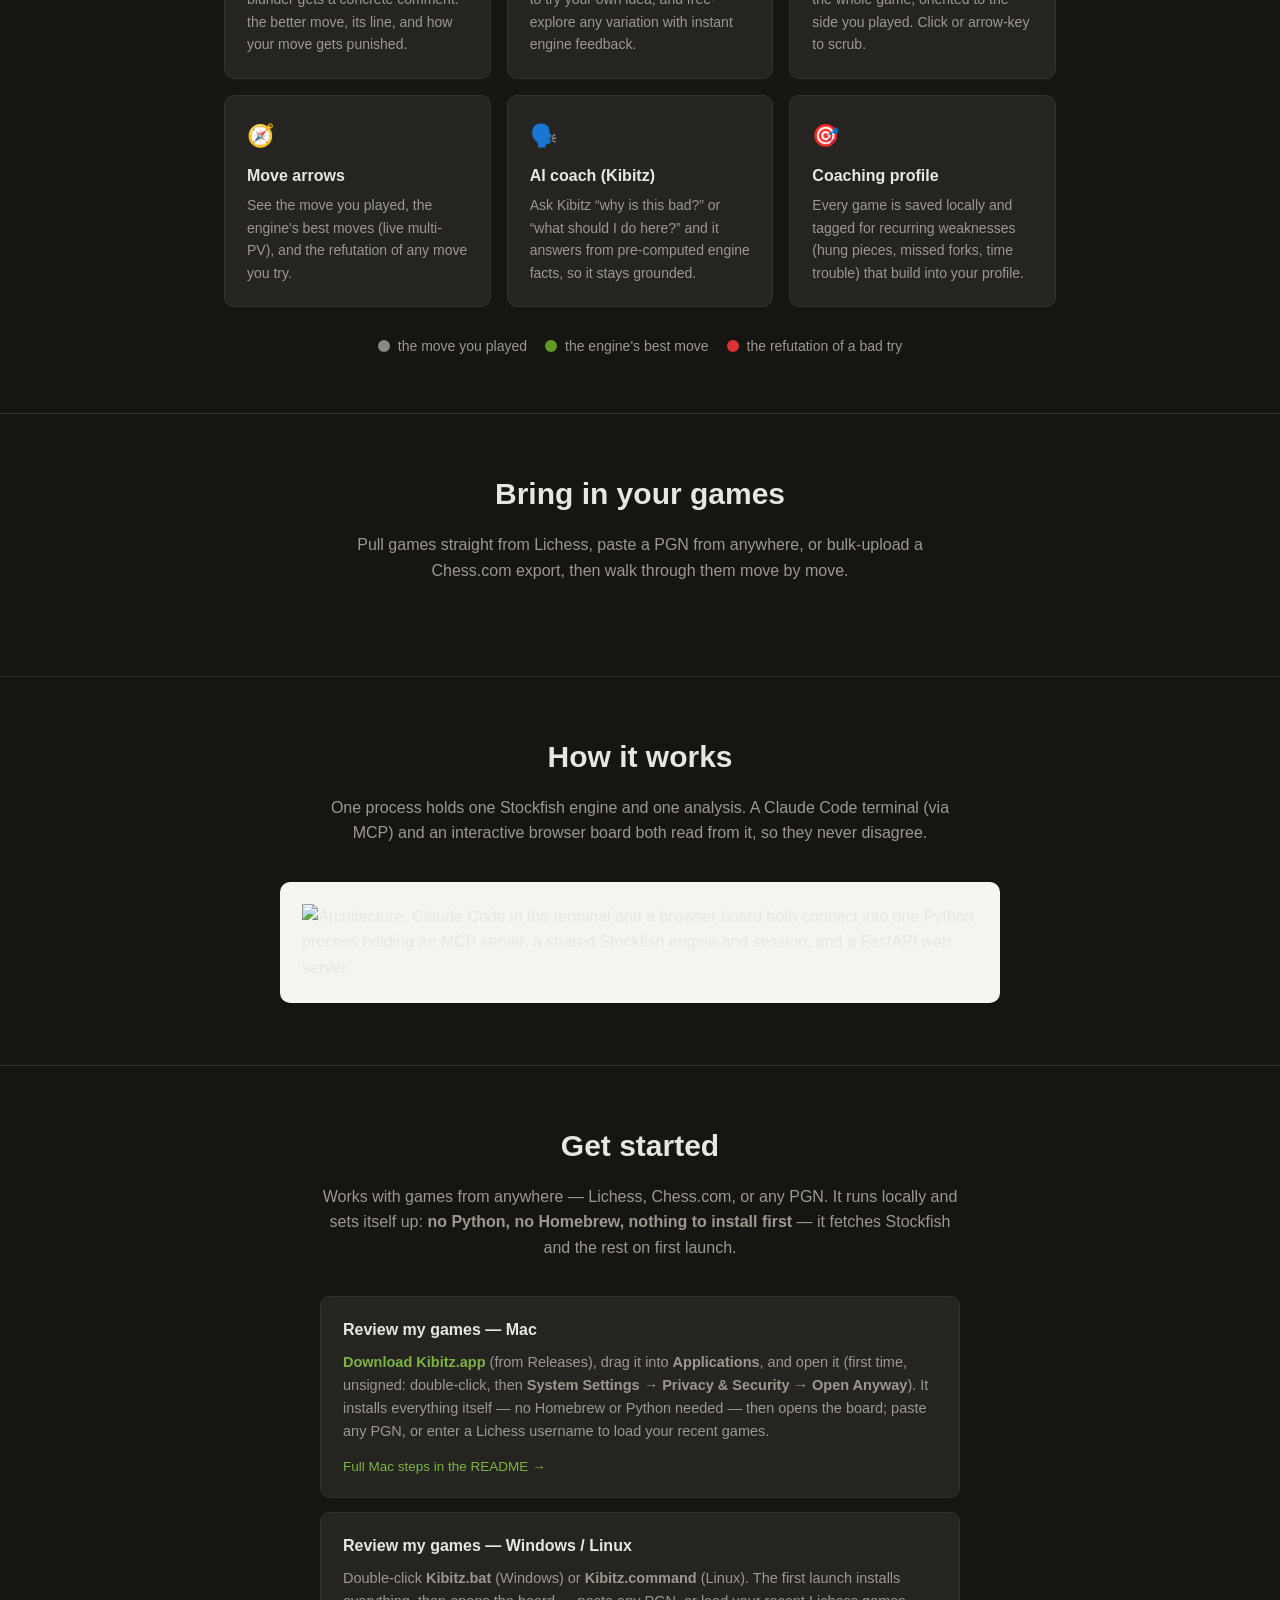
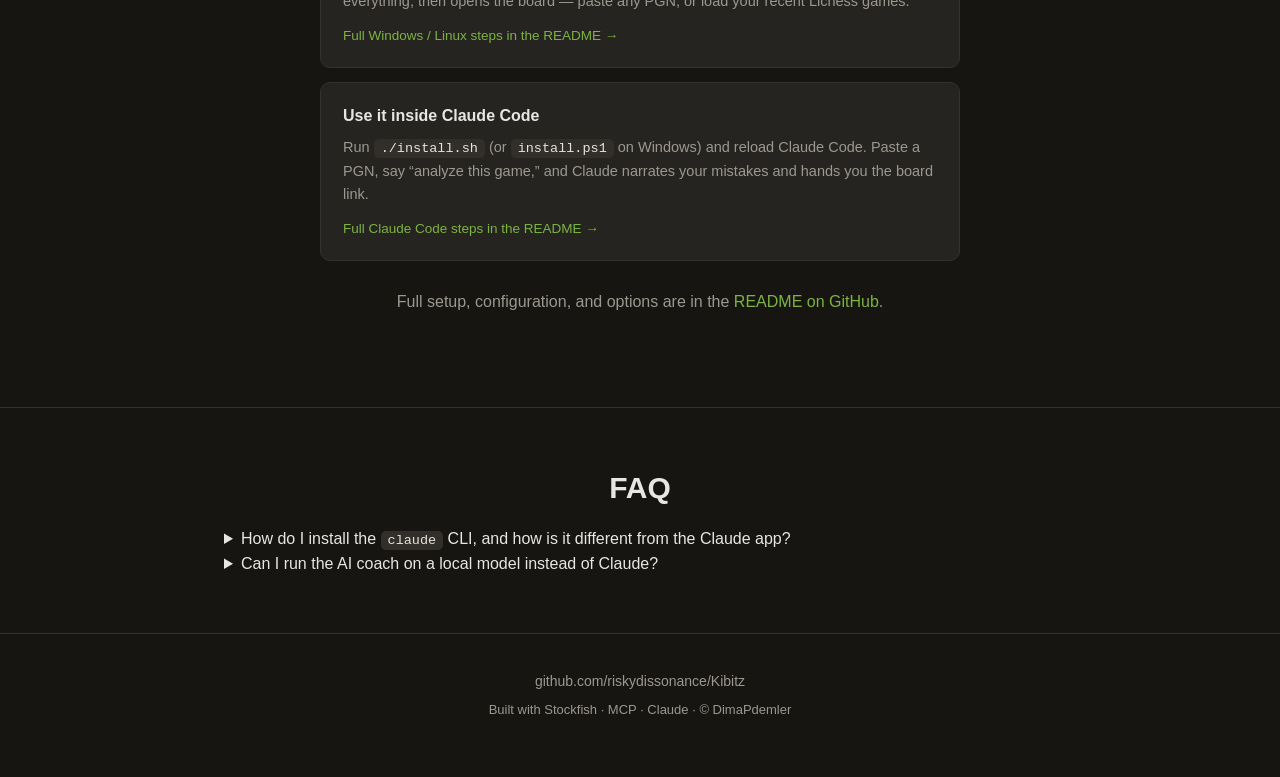
==== commit c74683f7: "Repoint update-check default repo to our fork and bump version to 2.0.0 Point the update-check defau" ====
--- a/docs/index.html
+++ b/docs/index.html
@@ -29,9 +29,9 @@
         lines the engine saw rather than guessed.
       </p>
       <div class="buttons">
-        <a class="btn primary" href="https://github.com/Chess-analysis-mcp/tintins-chess-analysis/releases/latest">Download for Mac</a>
+        <a class="btn primary" href="https://github.com/riskydissonance/Kibitz/releases/latest">Download for Mac</a>
         <a class="btn secondary" href="#start">Other platforms</a>
-        <a class="btn secondary" href="https://github.com/Chess-analysis-mcp/tintins-chess-analysis">View on GitHub</a>
+        <a class="btn secondary" href="https://github.com/riskydissonance/Kibitz">View on GitHub</a>
       </div>
 
       <p class="local-note">
@@ -159,14 +159,14 @@
         <div class="opt">
           <h3>Review my games — Mac</h3>
           <p>
-            <a href="https://github.com/Chess-analysis-mcp/tintins-chess-analysis/releases/latest"><strong>Download
+            <a href="https://github.com/riskydissonance/Kibitz/releases/latest"><strong>Download
             Kibitz.app</strong></a> (from Releases), drag it into
             <strong>Applications</strong>, and open it (first time, unsigned: double-click, then
             <strong>System Settings → Privacy &amp; Security → Open Anyway</strong>). It installs
             everything itself — no Homebrew or Python needed — then opens the board; paste any PGN, or
             enter a Lichess username to load your recent games.
           </p>
-          <p class="opt-readme"><a href="https://github.com/Chess-analysis-mcp/tintins-chess-analysis#review-mac">Full Mac steps in the README →</a></p>
+          <p class="opt-readme"><a href="https://github.com/riskydissonance/Kibitz#review-mac">Full Mac steps in the README →</a></p>
         </div>
         <div class="opt">
           <h3>Review my games — Windows / Linux</h3>
@@ -175,7 +175,7 @@
             <strong>Kibitz.command</strong> (Linux). The first launch installs
             everything, then opens the board — paste any PGN, or load your recent Lichess games.
           </p>
-          <p class="opt-readme"><a href="https://github.com/Chess-analysis-mcp/tintins-chess-analysis#review-windows-linux">Full Windows / Linux steps in the README →</a></p>
+          <p class="opt-readme"><a href="https://github.com/riskydissonance/Kibitz#review-windows-linux">Full Windows / Linux steps in the README →</a></p>
         </div>
         <div class="opt">
           <h3>Use it inside Claude Code</h3>
@@ -184,12 +184,12 @@
             Code. Paste a PGN, say “analyze this game,” and Claude narrates your mistakes and hands
             you the board link.
           </p>
-          <p class="opt-readme"><a href="https://github.com/Chess-analysis-mcp/tintins-chess-analysis#-i-want-it-inside-claude-code">Full Claude Code steps in the README →</a></p>
+          <p class="opt-readme"><a href="https://github.com/riskydissonance/Kibitz#-i-want-it-inside-claude-code">Full Claude Code steps in the README →</a></p>
         </div>
       </div>
       <p class="lead" style="margin-top: 28px;">
         Full setup, configuration, and options are in the
-        <a href="https://github.com/Chess-analysis-mcp/tintins-chess-analysis#readme">README on GitHub</a>.
+        <a href="https://github.com/riskydissonance/Kibitz#readme">README on GitHub</a>.
       </p>
     </div>
   </section>
@@ -279,7 +279,7 @@
   <!-- ===================== FOOTER ===================== -->
   <footer>
     <div class="wrap">
-      <a href="https://github.com/Chess-analysis-mcp/tintins-chess-analysis">github.com/Chess-analysis-mcp/tintins-chess-analysis</a>
+      <a href="https://github.com/riskydissonance/Kibitz">github.com/riskydissonance/Kibitz</a>
       <div class="made">Built with Stockfish · MCP · Claude · © DimaPdemler</div>
     </div>
   </footer>
